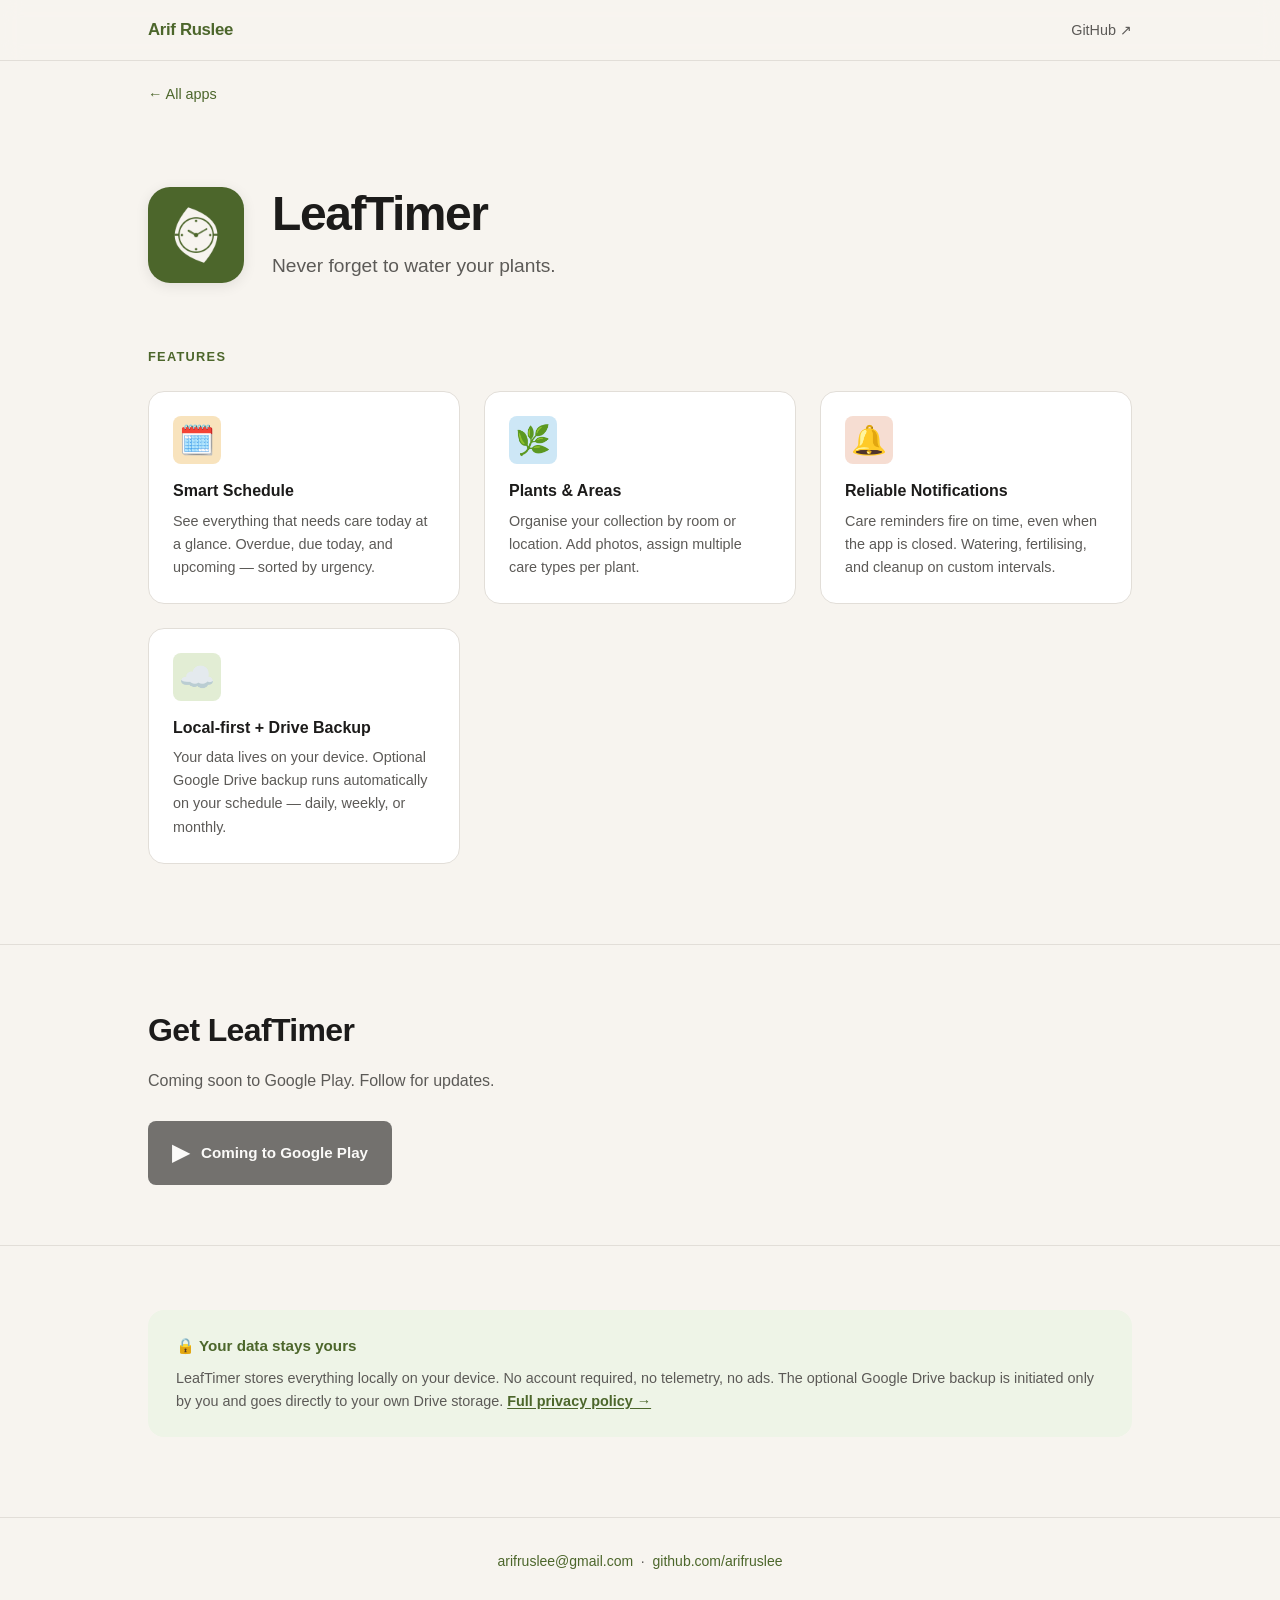
==== products/leaftimer/index.html @ 08fb15e7 "Initial portfolio site — LeafTimer showcase Static GitHub Pages site. Homepage with app grid, LeafTi" ====
<!DOCTYPE html>
<html lang="en">
<head>
  <meta charset="UTF-8">
  <meta name="viewport" content="width=device-width, initial-scale=1.0">
  <meta name="description" content="LeafTimer — Local-first plant care reminders for Android. Never forget to water, fertilise, or clean up your plants.">
  <title>LeafTimer — Plant Care Reminders</title>
  <link rel="stylesheet" href="../../css/main.css">
</head>
<body>

  <header class="site-header">
    <div class="container">
      <span class="wordmark">Arif Ruslee</span>
      <nav>
        <a href="https://github.com/arifruslee" target="_blank" rel="noopener" class="nav-link">GitHub ↗</a>
      </nav>
    </div>
  </header>

  <main>
    <div class="container">

      <nav class="breadcrumb">
        <a href="../../">← All apps</a>
      </nav>

      <div class="product-hero">
        <div class="product-hero__icon">
          <img src="../../assets/leaftimer/icon.png" alt="LeafTimer icon">
        </div>
        <div class="product-hero__text">
          <h1>LeafTimer</h1>
          <p class="tagline">Never forget to water your plants.</p>
        </div>
      </div>

    </div>

    <!-- Features -->
    <section class="features">
      <div class="container">
        <p class="section-title">Features</p>
        <div class="feature-grid">

          <div class="feature-card feature-card--schedule">
            <div class="feature-card__icon">🗓️</div>
            <h3>Smart Schedule</h3>
            <p>See everything that needs care today at a glance. Overdue, due today, and upcoming — sorted by urgency.</p>
          </div>

          <div class="feature-card feature-card--plants">
            <div class="feature-card__icon">🌿</div>
            <h3>Plants & Areas</h3>
            <p>Organise your collection by room or location. Add photos, assign multiple care types per plant.</p>
          </div>

          <div class="feature-card feature-card--notify">
            <div class="feature-card__icon">🔔</div>
            <h3>Reliable Notifications</h3>
            <p>Care reminders fire on time, even when the app is closed. Watering, fertilising, and cleanup on custom intervals.</p>
          </div>

          <div class="feature-card feature-card--backup">
            <div class="feature-card__icon">☁️</div>
            <h3>Local-first + Drive Backup</h3>
            <p>Your data lives on your device. Optional Google Drive backup runs automatically on your schedule — daily, weekly, or monthly.</p>
          </div>

        </div>
      </div>
    </section>

    <!-- Download -->
    <section class="download">
      <div class="container">
        <h2>Get LeafTimer</h2>
        <p>Coming soon to Google Play. Follow for updates.</p>
        <div class="play-badge" title="Coming soon to Google Play">
          <span class="play-badge__logo">▶</span>
          Coming to Google Play
        </div>
        <!-- When live, replace the div above with:
        <a href="https://play.google.com/store/apps/details?id=com.arifruslee.leaftimer"
           target="_blank" rel="noopener" class="play-badge play-badge--live">
          <span class="play-badge__logo">▶</span>
          Get it on Google Play
        </a>
        -->
      </div>
    </section>

    <!-- Privacy callout -->
    <div class="container">
      <div class="privacy-callout">
        <h3>🔒 Your data stays yours</h3>
        <p>LeafTimer stores everything locally on your device. No account required, no telemetry, no ads. The optional Google Drive backup is initiated only by you and goes directly to your own Drive storage. <a href="privacy.html">Full privacy policy →</a></p>
      </div>
    </div>

  </main>

  <footer class="site-footer">
    <div class="container">
      <p>
        <a href="mailto:arifruslee@gmail.com">arifruslee@gmail.com</a>
        &nbsp;·&nbsp;
        <a href="https://github.com/arifruslee" target="_blank" rel="noopener">github.com/arifruslee</a>
      </p>
    </div>
  </footer>

</body>
</html>
---- css/main.css ----
/* ─── Design tokens ────────────────────────────────── */
:root {
  --c-primary:      #4C662B;
  --c-primary-dark: #3A4F20;
  --c-bg:           #F7F4EF;
  --c-surface:      #FFFFFF;
  --c-text:         #1C1B1A;
  --c-text-muted:   #5C5A57;
  --c-border:       #E2DED8;
  --c-water:        #CDE7F6;
  --c-fertilise:    #F8E3BD;
  --c-cleanup:      #F6DDD2;

  --radius:         16px;
  --radius-sm:      8px;
  --shadow-sm:      0 1px 4px rgba(0,0,0,0.07);
  --shadow:         0 3px 14px rgba(0,0,0,0.09);
  --shadow-hover:   0 8px 28px rgba(0,0,0,0.13);

  --max-w:          1080px;
  --gap:            24px;
}

/* ─── Reset & base ─────────────────────────────────── */
*, *::before, *::after { box-sizing: border-box; margin: 0; padding: 0; }

html { scroll-behavior: smooth; }

body {
  font-family: -apple-system, BlinkMacSystemFont, "Segoe UI", Roboto, "Helvetica Neue", Arial, sans-serif;
  background: var(--c-bg);
  color: var(--c-text);
  line-height: 1.6;
  -webkit-font-smoothing: antialiased;
}

a { color: inherit; text-decoration: none; }
img { display: block; max-width: 100%; }

/* ─── Layout ───────────────────────────────────────── */
.container {
  width: 100%;
  max-width: var(--max-w);
  margin-inline: auto;
  padding-inline: clamp(20px, 5vw, 48px);
}

/* ─── Site header ──────────────────────────────────── */
.site-header {
  position: sticky;
  top: 0;
  z-index: 100;
  background: rgba(247, 244, 239, 0.88);
  backdrop-filter: blur(10px);
  -webkit-backdrop-filter: blur(10px);
  border-bottom: 1px solid var(--c-border);
}

.site-header .container {
  display: flex;
  align-items: center;
  justify-content: space-between;
  height: 60px;
}

.wordmark {
  font-size: 1.05rem;
  font-weight: 700;
  letter-spacing: -0.02em;
  color: var(--c-primary);
}

.nav-link {
  font-size: 0.9rem;
  font-weight: 500;
  color: var(--c-text-muted);
  transition: color 0.15s;
}
.nav-link:hover { color: var(--c-primary); }

/* ─── Hero ─────────────────────────────────────────── */
.hero {
  padding: clamp(64px, 12vw, 120px) 0 clamp(48px, 8vw, 80px);
}

.hero h1 {
  font-size: clamp(2rem, 5vw, 3.5rem);
  font-weight: 800;
  letter-spacing: -0.03em;
  line-height: 1.15;
  color: var(--c-text);
  max-width: 18ch;
}

.hero h1 em {
  font-style: normal;
  color: var(--c-primary);
}

.hero-sub {
  margin-top: 20px;
  font-size: clamp(1rem, 2vw, 1.2rem);
  color: var(--c-text-muted);
  max-width: 52ch;
  line-height: 1.7;
}

/* ─── Section title ────────────────────────────────── */
.section-title {
  font-size: 0.8rem;
  font-weight: 700;
  letter-spacing: 0.1em;
  text-transform: uppercase;
  color: var(--c-primary);
  margin-bottom: 24px;
}

/* ─── Apps grid ────────────────────────────────────── */
.apps { padding-bottom: clamp(64px, 10vw, 100px); }

.app-grid {
  display: grid;
  grid-template-columns: repeat(auto-fill, minmax(300px, 1fr));
  gap: var(--gap);
}

.app-card {
  display: flex;
  flex-direction: column;
  background: var(--c-surface);
  border: 1px solid var(--c-border);
  border-radius: var(--radius);
  padding: 28px;
  transition: box-shadow 0.2s, transform 0.2s;
  cursor: pointer;
}
.app-card:hover {
  box-shadow: var(--shadow-hover);
  transform: translateY(-2px);
}

.app-card__icon {
  width: 64px;
  height: 64px;
  border-radius: 14px;
  overflow: hidden;
  margin-bottom: 20px;
  box-shadow: var(--shadow-sm);
}
.app-card__icon img { width: 100%; height: 100%; object-fit: cover; }

.app-card__body h3 {
  font-size: 1.2rem;
  font-weight: 700;
  letter-spacing: -0.01em;
  margin-bottom: 8px;
}
.app-card__body p {
  font-size: 0.95rem;
  color: var(--c-text-muted);
  line-height: 1.6;
}

.app-card__cta {
  display: inline-block;
  margin-top: 24px;
  font-size: 0.9rem;
  font-weight: 600;
  color: var(--c-primary);
}

/* ─── Site footer ──────────────────────────────────── */
.site-footer {
  border-top: 1px solid var(--c-border);
  padding: 32px 0;
}
.site-footer .container {
  display: flex;
  align-items: center;
  justify-content: center;
}
.site-footer p {
  font-size: 0.875rem;
  color: var(--c-text-muted);
}
.site-footer a {
  color: var(--c-primary);
  transition: opacity 0.15s;
}
.site-footer a:hover { opacity: 0.75; }

/* ─── Product page — breadcrumb ────────────────────── */
.breadcrumb {
  padding: 20px 0 0;
}
.breadcrumb a {
  font-size: 0.9rem;
  font-weight: 500;
  color: var(--c-primary);
  display: inline-flex;
  align-items: center;
  gap: 4px;
}
.breadcrumb a:hover { opacity: 0.75; }

/* ─── Product hero ─────────────────────────────────── */
.product-hero {
  padding: clamp(40px, 8vw, 80px) 0 clamp(32px, 6vw, 64px);
  display: flex;
  align-items: center;
  gap: 28px;
  flex-wrap: wrap;
}

.product-hero__icon {
  width: 96px;
  height: 96px;
  border-radius: 22px;
  overflow: hidden;
  box-shadow: var(--shadow);
  flex-shrink: 0;
}
.product-hero__icon img { width: 100%; height: 100%; object-fit: cover; }

.product-hero__text h1 {
  font-size: clamp(2rem, 5vw, 3rem);
  font-weight: 800;
  letter-spacing: -0.03em;
  line-height: 1.1;
}
.product-hero__text .tagline {
  margin-top: 10px;
  font-size: clamp(1rem, 2vw, 1.2rem);
  color: var(--c-text-muted);
}

/* ─── Feature grid ─────────────────────────────────── */
.features { padding-bottom: clamp(48px, 8vw, 80px); }

.feature-grid {
  display: grid;
  grid-template-columns: repeat(auto-fill, minmax(240px, 1fr));
  gap: var(--gap);
}

.feature-card {
  background: var(--c-surface);
  border: 1px solid var(--c-border);
  border-radius: var(--radius);
  padding: 24px;
}

.feature-card__icon {
  font-size: 1.8rem;
  margin-bottom: 14px;
  width: 48px;
  height: 48px;
  display: flex;
  align-items: center;
  justify-content: center;
  border-radius: var(--radius-sm);
}

.feature-card h3 {
  font-size: 1rem;
  font-weight: 700;
  margin-bottom: 6px;
}
.feature-card p {
  font-size: 0.9rem;
  color: var(--c-text-muted);
  line-height: 1.6;
}

.feature-card--schedule .feature-card__icon { background: var(--c-fertilise); }
.feature-card--plants   .feature-card__icon { background: var(--c-water); }
.feature-card--notify   .feature-card__icon { background: var(--c-cleanup); }
.feature-card--backup   .feature-card__icon { background: #E2EDD4; }

/* ─── Download section ─────────────────────────────── */
.download {
  padding: clamp(32px, 6vw, 60px) 0;
  border-top: 1px solid var(--c-border);
  border-bottom: 1px solid var(--c-border);
  margin-bottom: clamp(40px, 6vw, 64px);
}

.download h2 {
  font-size: clamp(1.4rem, 3vw, 2rem);
  font-weight: 700;
  letter-spacing: -0.02em;
  margin-bottom: 12px;
}
.download p {
  color: var(--c-text-muted);
  margin-bottom: 28px;
  max-width: 50ch;
}

.play-badge {
  display: inline-flex;
  align-items: center;
  gap: 12px;
  background: var(--c-text);
  color: #FFFFFF;
  padding: 14px 24px;
  border-radius: var(--radius-sm);
  font-size: 0.95rem;
  font-weight: 600;
  cursor: default;
  opacity: 0.6;
}
.play-badge--live {
  cursor: pointer;
  opacity: 1;
  transition: background 0.15s;
}
.play-badge--live:hover { background: var(--c-primary); }

.play-badge__logo { font-size: 1.4rem; }

/* ─── Privacy section (product page) ──────────────── */
.privacy-callout {
  background: #EEF4E7;
  border-radius: var(--radius);
  padding: 24px 28px;
  margin-bottom: clamp(48px, 8vw, 80px);
}
.privacy-callout h3 {
  font-size: 0.95rem;
  font-weight: 700;
  color: var(--c-primary);
  margin-bottom: 8px;
}
.privacy-callout p {
  font-size: 0.9rem;
  color: var(--c-text-muted);
  line-height: 1.6;
}
.privacy-callout a {
  color: var(--c-primary);
  font-weight: 600;
  text-decoration: underline;
  text-underline-offset: 2px;
}

/* ─── Privacy page ─────────────────────────────────── */
.privacy-page { padding: clamp(40px, 8vw, 80px) 0; }
.privacy-page h1 {
  font-size: clamp(1.6rem, 4vw, 2.4rem);
  font-weight: 800;
  letter-spacing: -0.02em;
  margin-bottom: 8px;
}
.privacy-page .subtitle {
  color: var(--c-text-muted);
  margin-bottom: 48px;
}
.privacy-page h2 {
  font-size: 1.05rem;
  font-weight: 700;
  margin: 36px 0 10px;
  color: var(--c-primary);
}
.privacy-page p {
  font-size: 0.95rem;
  color: var(--c-text-muted);
  line-height: 1.75;
  max-width: 70ch;
}
.privacy-page ul {
  padding-left: 20px;
  margin-top: 8px;
}
.privacy-page ul li {
  font-size: 0.95rem;
  color: var(--c-text-muted);
  line-height: 1.75;
  max-width: 70ch;
}
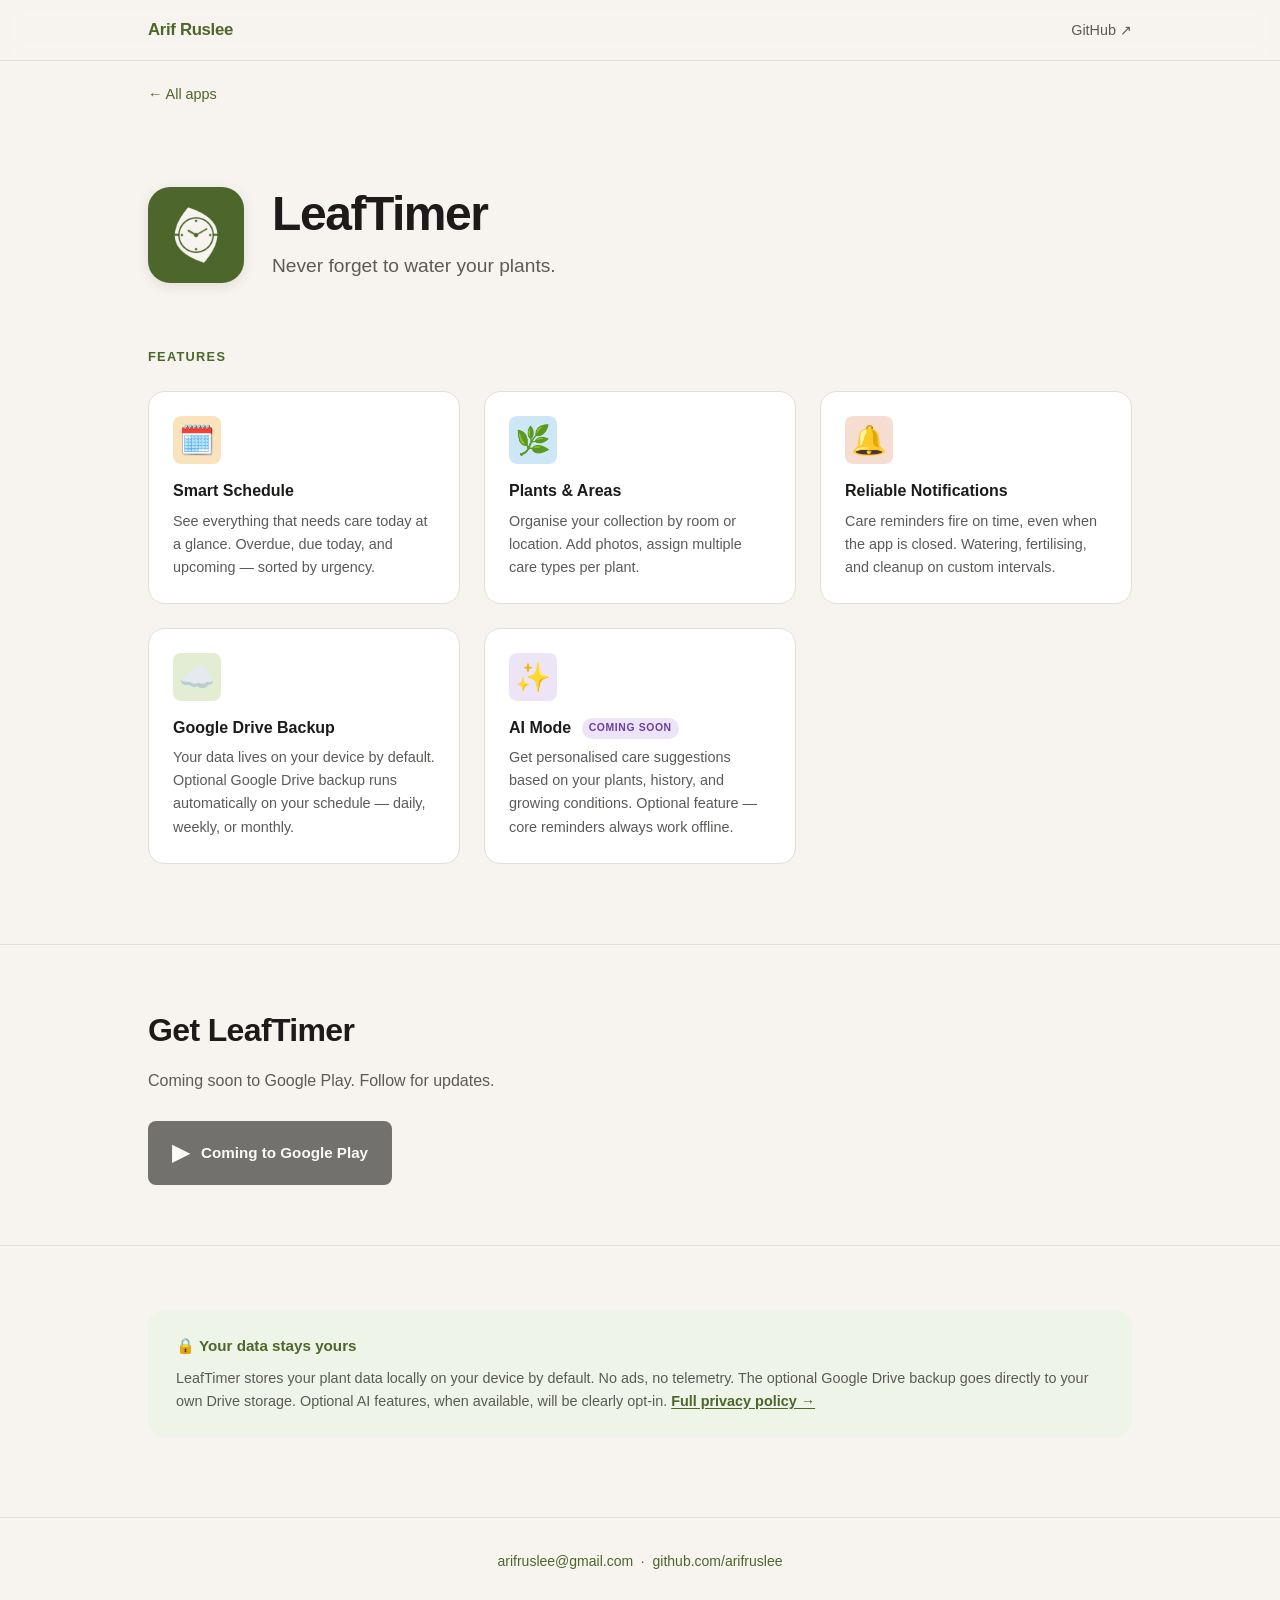
==== commit 7de57c12: "Update portfolio branding and LeafTimer page for upcoming AI mode Remove local-first branding, softe" ====
--- a/products/leaftimer/index.html
+++ b/products/leaftimer/index.html
@@ -3,7 +3,7 @@
 <head>
   <meta charset="UTF-8">
   <meta name="viewport" content="width=device-width, initial-scale=1.0">
-  <meta name="description" content="LeafTimer — Local-first plant care reminders for Android. Never forget to water, fertilise, or clean up your plants.">
+  <meta name="description" content="LeafTimer — Plant care reminders for Android. Never forget to water, fertilise, or clean up your plants.">
   <title>LeafTimer — Plant Care Reminders</title>
   <link rel="stylesheet" href="../../css/main.css">
 </head>
@@ -63,8 +63,14 @@
 
           <div class="feature-card feature-card--backup">
             <div class="feature-card__icon">☁️</div>
-            <h3>Local-first + Drive Backup</h3>
-            <p>Your data lives on your device. Optional Google Drive backup runs automatically on your schedule — daily, weekly, or monthly.</p>
+            <h3>Google Drive Backup</h3>
+            <p>Your data lives on your device by default. Optional Google Drive backup runs automatically on your schedule — daily, weekly, or monthly.</p>
+          </div>
+
+          <div class="feature-card feature-card--ai">
+            <div class="feature-card__icon">✨</div>
+            <h3>AI Mode <span class="badge-coming-soon">Coming soon</span></h3>
+            <p>Get personalised care suggestions based on your plants, history, and growing conditions. Optional feature — core reminders always work offline.</p>
           </div>
 
         </div>
@@ -94,7 +100,7 @@
     <div class="container">
       <div class="privacy-callout">
         <h3>🔒 Your data stays yours</h3>
-        <p>LeafTimer stores everything locally on your device. No account required, no telemetry, no ads. The optional Google Drive backup is initiated only by you and goes directly to your own Drive storage. <a href="privacy.html">Full privacy policy →</a></p>
+        <p>LeafTimer stores your plant data locally on your device by default. No ads, no telemetry. The optional Google Drive backup goes directly to your own Drive storage. Optional AI features, when available, will be clearly opt-in. <a href="privacy.html">Full privacy policy →</a></p>
       </div>
     </div>
 
--- a/css/main.css
+++ b/css/main.css
@@ -276,6 +276,22 @@
 .feature-card--plants   .feature-card__icon { background: var(--c-water); }
 .feature-card--notify   .feature-card__icon { background: var(--c-cleanup); }
 .feature-card--backup   .feature-card__icon { background: #E2EDD4; }
+.feature-card--ai       .feature-card__icon { background: #EDE4F8; }
+
+.badge-coming-soon {
+  display: inline-block;
+  font-size: 0.65rem;
+  font-weight: 700;
+  letter-spacing: 0.06em;
+  text-transform: uppercase;
+  background: #EDE4F8;
+  color: #6B3FA0;
+  padding: 2px 7px;
+  border-radius: 20px;
+  vertical-align: middle;
+  margin-left: 6px;
+  line-height: 1.6;
+}
 
 /* ─── Download section ─────────────────────────────── */
 .download {
